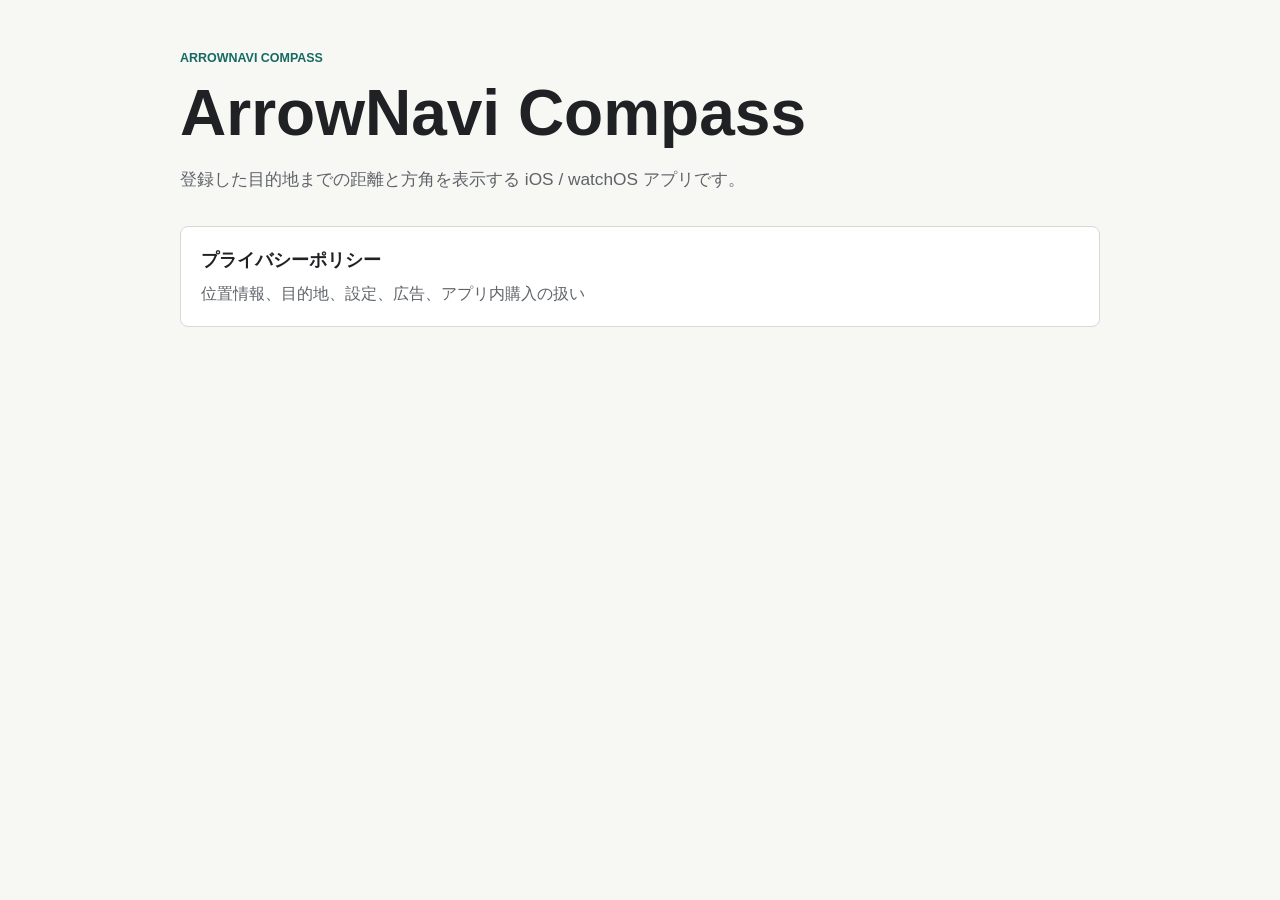
==== ArrowNavi/index.html @ bf9fe887 "docs: プライバシーポリシー公開サイトを追加" ====
<!doctype html>
<html lang="ja">
<head>
  <meta charset="utf-8">
  <meta name="viewport" content="width=device-width, initial-scale=1">
  <title>ArrowNavi Compass | tappe9</title>
  <link rel="stylesheet" href="/assets/site.css">
</head>
<body>
  <main class="page">
    <header class="site-header">
      <p class="eyebrow">ArrowNavi Compass</p>
      <h1>ArrowNavi Compass</h1>
      <p class="lead">登録した目的地までの距離と方角を表示する iOS / watchOS アプリです。</p>
    </header>

    <section class="policy-list" aria-label="ArrowNavi Compass の情報">
      <a class="policy-card" href="/ArrowNavi/privacy-policy/">
        <span class="policy-title">プライバシーポリシー</span>
        <span class="policy-meta">位置情報、目的地、設定、広告、アプリ内購入の扱い</span>
      </a>
    </section>
  </main>
</body>
</html>
---- assets/site.css ----
:root {
  color-scheme: light dark;
  --background: #f7f7f4;
  --surface: #ffffff;
  --text: #202124;
  --muted: #5f6368;
  --line: #d9d9d2;
  --accent: #176a64;
  --accent-surface: #e8f3ef;
}

@media (prefers-color-scheme: dark) {
  :root {
    --background: #161716;
    --surface: #202220;
    --text: #f2f2ed;
    --muted: #b6bbb5;
    --line: #3a3d39;
    --accent: #8fd6ca;
    --accent-surface: #1d332f;
  }
}

* {
  box-sizing: border-box;
}

body {
  margin: 0;
  background: var(--background);
  color: var(--text);
  font-family: -apple-system, BlinkMacSystemFont, "Helvetica Neue", "Yu Gothic", YuGothic, sans-serif;
  line-height: 1.75;
}

a {
  color: var(--accent);
  text-decoration-thickness: 0.08em;
  text-underline-offset: 0.18em;
}

.page {
  width: min(920px, calc(100% - 32px));
  margin: 0 auto;
  padding: 48px 0 72px;
}

.document {
  width: min(760px, calc(100% - 32px));
}

.site-header {
  margin-bottom: 32px;
}

.eyebrow {
  margin: 0 0 8px;
  color: var(--accent);
  font-size: 0.78rem;
  font-weight: 700;
  letter-spacing: 0;
  text-transform: uppercase;
}

h1 {
  margin: 0;
  font-size: clamp(2rem, 6vw, 4rem);
  line-height: 1.1;
}

h2 {
  margin: 40px 0 12px;
  padding-top: 24px;
  border-top: 1px solid var(--line);
  font-size: 1.45rem;
  line-height: 1.35;
}

h3 {
  margin: 24px 0 8px;
  font-size: 1.05rem;
  line-height: 1.4;
}

p {
  margin: 0 0 16px;
}

.lead {
  max-width: 680px;
  margin-top: 16px;
  color: var(--muted);
  font-size: 1.08rem;
}

.policy-list {
  display: grid;
  gap: 12px;
}

.policy-card {
  display: block;
  padding: 18px 20px;
  border: 1px solid var(--line);
  border-radius: 8px;
  background: var(--surface);
  color: var(--text);
  text-decoration: none;
}

.policy-card:hover {
  border-color: var(--accent);
  background: var(--accent-surface);
}

.policy-title,
.policy-meta {
  display: block;
}

.policy-title {
  font-size: 1.1rem;
  font-weight: 700;
}

.policy-meta {
  margin-top: 4px;
  color: var(--muted);
}

.breadcrumb {
  display: flex;
  flex-wrap: wrap;
  gap: 8px;
  margin-bottom: 24px;
  color: var(--muted);
  font-size: 0.92rem;
}

.breadcrumb a {
  color: inherit;
}
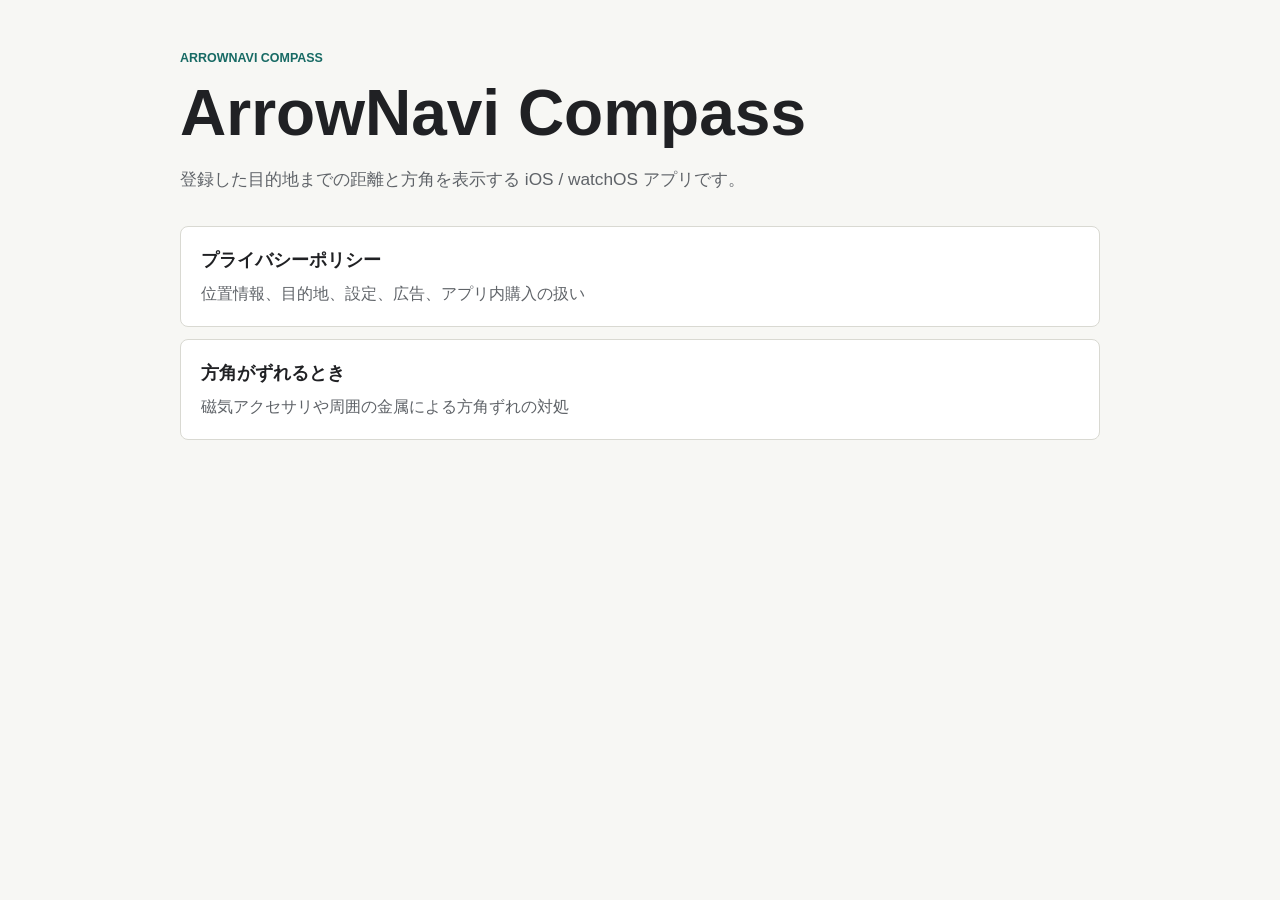
==== commit d673695d: "docs(arrownavi): コンパスヘルプページを公開" ====
--- a/ArrowNavi/index.html
+++ b/ArrowNavi/index.html
@@ -19,6 +19,10 @@
         <span class="policy-title">プライバシーポリシー</span>
         <span class="policy-meta">位置情報、目的地、設定、広告、アプリ内購入の扱い</span>
       </a>
+      <a class="policy-card" href="/ArrowNavi/compass-help/">
+        <span class="policy-title">方角がずれるとき</span>
+        <span class="policy-meta">磁気アクセサリや周囲の金属による方角ずれの対処</span>
+      </a>
     </section>
   </main>
 </body>
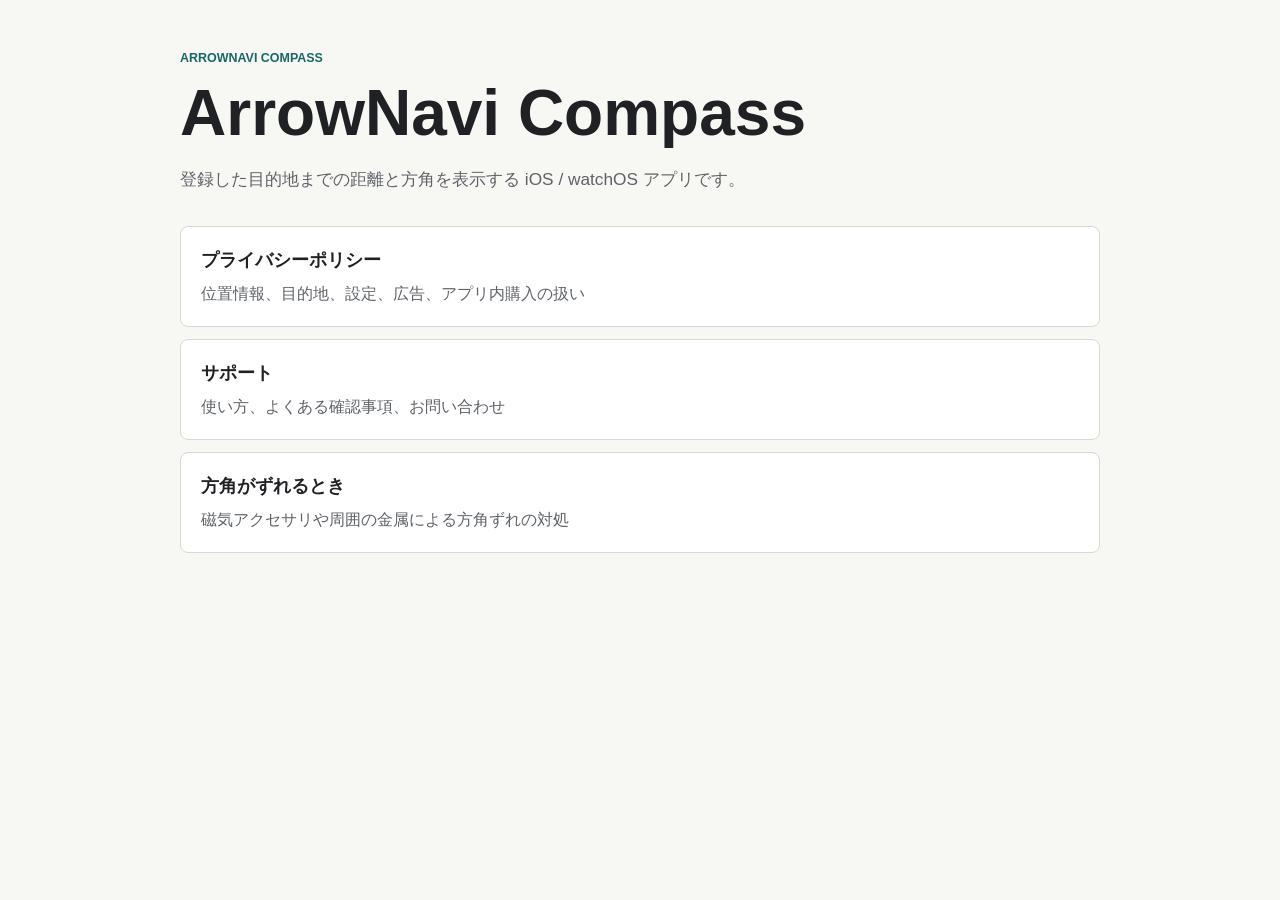
==== commit 6cb193c6: "docs(arrownavi): サポートページを追加 Refs tappe9/ArrowNavi#56" ====
--- a/ArrowNavi/index.html
+++ b/ArrowNavi/index.html
@@ -19,6 +19,10 @@
         <span class="policy-title">プライバシーポリシー</span>
         <span class="policy-meta">位置情報、目的地、設定、広告、アプリ内購入の扱い</span>
       </a>
+      <a class="policy-card" href="/ArrowNavi/support/">
+        <span class="policy-title">サポート</span>
+        <span class="policy-meta">使い方、よくある確認事項、お問い合わせ</span>
+      </a>
       <a class="policy-card" href="/ArrowNavi/compass-help/">
         <span class="policy-title">方角がずれるとき</span>
         <span class="policy-meta">磁気アクセサリや周囲の金属による方角ずれの対処</span>
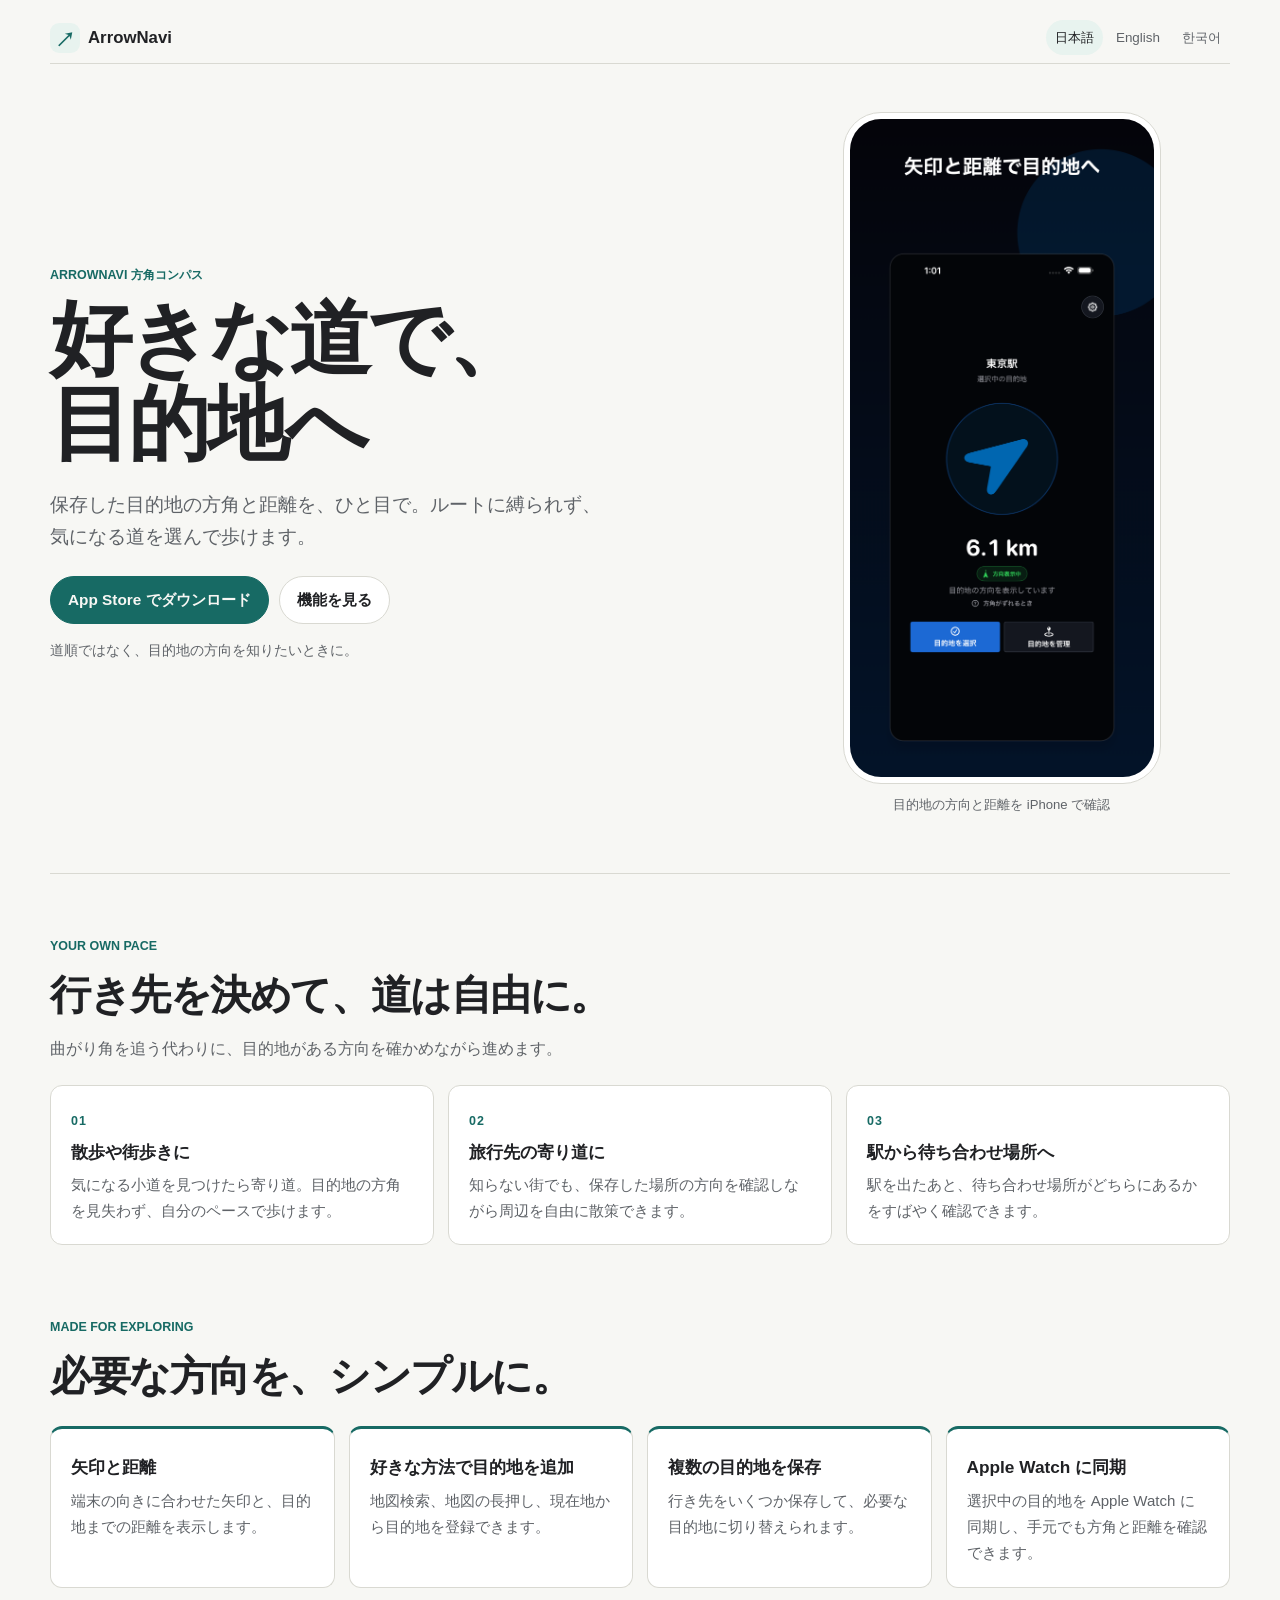
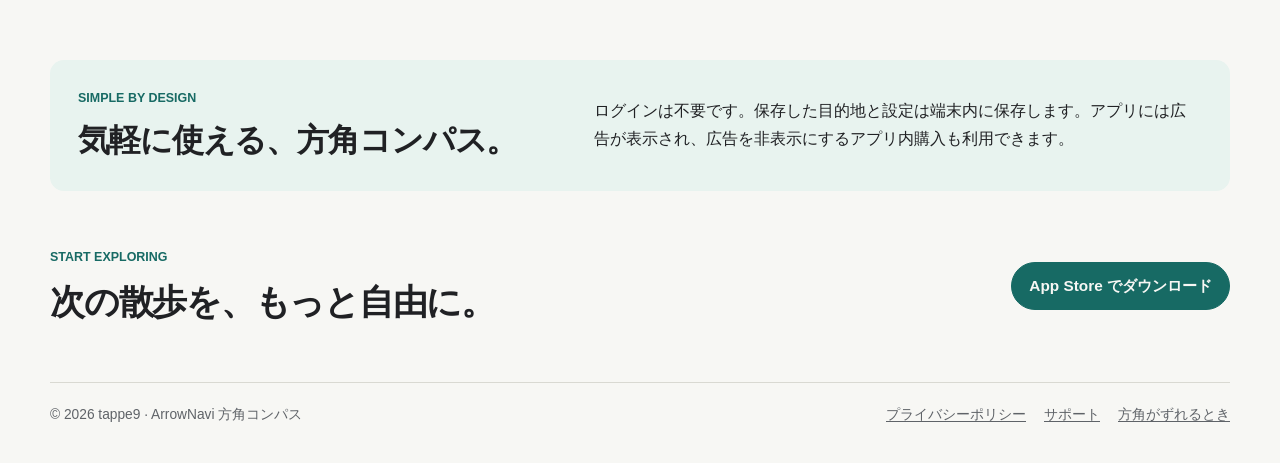
==== commit 560cabc7: "feat(arrownavi): 3言語ランディングページを追加" ====
--- a/ArrowNavi/index.html
+++ b/ArrowNavi/index.html
@@ -3,31 +3,127 @@
 <head>
   <meta charset="utf-8">
   <meta name="viewport" content="width=device-width, initial-scale=1">
-  <title>ArrowNavi Compass | tappe9</title>
+  <title>ArrowNavi 方角コンパス | 好きな道で、目的地へ</title>
+  <meta name="description" content="保存した目的地までの方角と距離を矢印で確認。散歩や旅行先の街歩きで、好きな道を選びながら進める iPhone / Apple Watch アプリです。">
+  <link rel="canonical" href="https://tappe9.github.io/ArrowNavi/">
+  <link rel="alternate" hreflang="ja" href="https://tappe9.github.io/ArrowNavi/">
+  <link rel="alternate" hreflang="en" href="https://tappe9.github.io/ArrowNavi/en/">
+  <link rel="alternate" hreflang="ko" href="https://tappe9.github.io/ArrowNavi/ko/">
+  <link rel="alternate" hreflang="x-default" href="https://tappe9.github.io/ArrowNavi/">
+  <meta property="og:title" content="ArrowNavi 方角コンパス | 好きな道で、目的地へ">
+  <meta property="og:description" content="保存した目的地までの方角と距離を矢印で確認。散歩や旅行先の街歩きで、好きな道を選びながら進めます。">
+  <meta property="og:type" content="website">
+  <meta property="og:url" content="https://tappe9.github.io/ArrowNavi/">
+  <meta property="og:image" content="https://tappe9.github.io/ArrowNavi/assets/ja-direction.png">
+  <meta property="og:image:alt" content="保存した目的地の方角を矢印と距離で示す ArrowNavi の iPhone 画面">
+  <meta property="og:image:width" content="1284">
+  <meta property="og:image:height" content="2778">
+  <meta property="og:locale" content="ja_JP">
   <link rel="stylesheet" href="/assets/site.css">
+  <link rel="stylesheet" href="/assets/arrownavi-landing.css">
 </head>
 <body>
-  <main class="page">
-    <header class="site-header">
-      <p class="eyebrow">ArrowNavi Compass</p>
-      <h1>ArrowNavi Compass</h1>
-      <p class="lead">登録した目的地までの距離と方角を表示する iOS / watchOS アプリです。</p>
+  <div class="landing-shell">
+    <header class="landing-header">
+      <a class="brand" href="/ArrowNavi/" aria-label="ArrowNavi 方角コンパス ホーム">
+        <span class="brand-mark" aria-hidden="true">↗</span><span>ArrowNavi</span>
+      </a>
+      <nav class="language-nav" aria-label="言語">
+        <a href="/ArrowNavi/" lang="ja" aria-current="page">日本語</a>
+        <a href="/ArrowNavi/en/" lang="en">English</a>
+        <a href="/ArrowNavi/ko/" lang="ko">한국어</a>
+      </nav>
     </header>
-
-    <section class="policy-list" aria-label="ArrowNavi Compass の情報">
-      <a class="policy-card" href="/ArrowNavi/privacy-policy/">
-        <span class="policy-title">プライバシーポリシー</span>
-        <span class="policy-meta">位置情報、目的地、設定、広告、アプリ内購入の扱い</span>
-      </a>
-      <a class="policy-card" href="/ArrowNavi/support/">
-        <span class="policy-title">サポート</span>
-        <span class="policy-meta">使い方、よくある確認事項、お問い合わせ</span>
-      </a>
-      <a class="policy-card" href="/ArrowNavi/compass-help/">
-        <span class="policy-title">方角がずれるとき</span>
-        <span class="policy-meta">磁気アクセサリや周囲の金属による方角ずれの対処</span>
-      </a>
-    </section>
-  </main>
+    <main>
+      <section class="hero" aria-labelledby="hero-title">
+        <div class="hero-copy">
+          <p class="eyebrow">ArrowNavi 方角コンパス</p>
+          <h1 id="hero-title">好きな道で、<br>目的地へ</h1>
+          <p class="hero-lead">保存した目的地の方角と距離を、ひと目で。ルートに縛られず、気になる道を選んで歩けます。</p>
+          <div class="hero-actions">
+            <a class="button button-primary" href="https://apps.apple.com/jp/app/arrownavi-compass/id6773170809">App Store でダウンロード</a>
+            <a class="button button-secondary" href="#features">機能を見る</a>
+          </div>
+          <p class="hero-note">道順ではなく、目的地の方向を知りたいときに。</p>
+        </div>
+        <figure class="hero-art">
+          <div class="screenshot-frame">
+            <img src="/ArrowNavi/assets/ja-direction.png" width="1284" height="2778" alt="保存した目的地の方角を矢印と距離で示す ArrowNavi の iPhone 画面">
+          </div>
+          <figcaption>目的地の方向と距離を iPhone で確認</figcaption>
+        </figure>
+      </section>
+      <section class="content-section" aria-labelledby="scenes-title">
+        <div class="section-heading">
+          <p class="eyebrow">YOUR OWN PACE</p>
+          <h2 id="scenes-title">行き先を決めて、道は自由に。</h2>
+          <p>曲がり角を追う代わりに、目的地がある方向を確かめながら進めます。</p>
+        </div>
+        <div class="card-grid scene-grid">
+          <article class="info-card">
+            <span class="card-index" aria-hidden="true">01</span>
+            <h3>散歩や街歩きに</h3>
+            <p>気になる小道を見つけたら寄り道。目的地の方角を見失わず、自分のペースで歩けます。</p>
+          </article>
+          <article class="info-card">
+            <span class="card-index" aria-hidden="true">02</span>
+            <h3>旅行先の寄り道に</h3>
+            <p>知らない街でも、保存した場所の方向を確認しながら周辺を自由に散策できます。</p>
+          </article>
+          <article class="info-card">
+            <span class="card-index" aria-hidden="true">03</span>
+            <h3>駅から待ち合わせ場所へ</h3>
+            <p>駅を出たあと、待ち合わせ場所がどちらにあるかをすばやく確認できます。</p>
+          </article>
+        </div>
+      </section>
+      <section class="content-section" id="features" aria-labelledby="features-title">
+        <div class="section-heading">
+          <p class="eyebrow">MADE FOR EXPLORING</p>
+          <h2 id="features-title">必要な方向を、シンプルに。</h2>
+        </div>
+        <div class="card-grid feature-grid">
+          <article class="info-card feature-card">
+            <h3>矢印と距離</h3>
+            <p>端末の向きに合わせた矢印と、目的地までの距離を表示します。</p>
+          </article>
+          <article class="info-card feature-card">
+            <h3>好きな方法で目的地を追加</h3>
+            <p>地図検索、地図の長押し、現在地から目的地を登録できます。</p>
+          </article>
+          <article class="info-card feature-card">
+            <h3>複数の目的地を保存</h3>
+            <p>行き先をいくつか保存して、必要な目的地に切り替えられます。</p>
+          </article>
+          <article class="info-card feature-card">
+            <h3>Apple Watch に同期</h3>
+            <p>選択中の目的地を Apple Watch に同期し、手元でも方角と距離を確認できます。</p>
+          </article>
+        </div>
+      </section>
+      <section class="trust-section" aria-labelledby="trust-title">
+        <div>
+          <p class="eyebrow">SIMPLE BY DESIGN</p>
+          <h2 id="trust-title">気軽に使える、方角コンパス。</h2>
+        </div>
+        <p>ログインは不要です。保存した目的地と設定は端末内に保存します。アプリには広告が表示され、広告を非表示にするアプリ内購入も利用できます。</p>
+      </section>
+      <section class="closing-cta" aria-labelledby="closing-title">
+        <div>
+          <p class="eyebrow">START EXPLORING</p>
+          <h2 id="closing-title">次の散歩を、もっと自由に。</h2>
+        </div>
+        <a class="button button-primary" href="https://apps.apple.com/jp/app/arrownavi-compass/id6773170809">App Store でダウンロード</a>
+      </section>
+    </main>
+    <footer class="landing-footer">
+      <p>© 2026 tappe9 · ArrowNavi 方角コンパス</p>
+      <nav class="footer-links" aria-label="関連ページ">
+        <a href="/ArrowNavi/privacy-policy/">プライバシーポリシー</a>
+        <a href="/ArrowNavi/support/">サポート</a>
+        <a href="/ArrowNavi/compass-help/">方角がずれるとき</a>
+      </nav>
+    </footer>
+  </div>
 </body>
 </html>
--- a/assets/arrownavi-landing.css
+++ b/assets/arrownavi-landing.css
@@ -0,0 +1,407 @@
+.landing-shell {
+  width: min(1180px, calc(100% - 40px));
+  margin: 0 auto;
+  padding: 12px 0 36px;
+}
+
+.landing-header,
+.brand,
+.language-nav,
+.hero-actions,
+.closing-cta,
+.landing-footer,
+.footer-links {
+  display: flex;
+  align-items: center;
+}
+
+.landing-header {
+  min-height: 52px;
+  justify-content: space-between;
+  gap: 20px;
+  border-bottom: 1px solid var(--line);
+}
+
+.brand {
+  gap: 8px;
+  color: var(--text);
+  font-size: 1.05rem;
+  font-weight: 750;
+  text-decoration: none;
+}
+
+.brand-mark {
+  display: inline-grid;
+  width: 30px;
+  height: 30px;
+  place-items: center;
+  border-radius: 9px;
+  background: var(--accent-surface);
+  color: var(--accent);
+  font-size: 1.25rem;
+}
+
+.language-nav {
+  flex-wrap: wrap;
+  justify-content: flex-end;
+  gap: 4px;
+}
+
+.language-nav a {
+  padding: 6px 9px;
+  border-radius: 999px;
+  color: var(--muted);
+  font-size: 0.84rem;
+  text-decoration: none;
+}
+
+.language-nav a:hover,
+.language-nav a[aria-current="page"] {
+  background: var(--accent-surface);
+  color: var(--text);
+}
+
+.hero {
+  display: grid;
+  grid-template-columns: minmax(0, 1fr) minmax(260px, 0.72fr);
+  align-items: center;
+  gap: clamp(28px, 7vw, 92px);
+  min-height: min(790px, calc(100svh - 64px));
+  padding: 48px 0 56px;
+  border-bottom: 1px solid var(--line);
+}
+
+.hero-copy {
+  max-width: 650px;
+}
+
+.hero .eyebrow,
+.section-heading .eyebrow,
+.trust-section .eyebrow,
+.closing-cta .eyebrow {
+  margin-bottom: 10px;
+}
+
+.hero h1 {
+  max-width: 720px;
+  font-size: clamp(2.65rem, 6.4vw, 5.1rem);
+  letter-spacing: -0.045em;
+  line-height: 1.04;
+}
+
+.hero-lead {
+  max-width: 560px;
+  margin: 22px 0 0;
+  color: var(--muted);
+  font-size: clamp(1rem, 1.8vw, 1.2rem);
+  line-height: 1.65;
+}
+
+.hero-actions {
+  flex-wrap: wrap;
+  gap: 10px;
+  margin-top: 24px;
+}
+
+.button {
+  display: inline-flex;
+  min-height: 48px;
+  align-items: center;
+  justify-content: center;
+  padding: 10px 17px;
+  border: 1px solid var(--line);
+  border-radius: 999px;
+  font-size: 0.96rem;
+  font-weight: 700;
+  line-height: 1.35;
+  text-align: center;
+  text-decoration: none;
+}
+
+.button-primary {
+  border-color: var(--accent);
+  background: var(--accent);
+  color: var(--background);
+}
+
+.button-primary:hover {
+  filter: brightness(0.94);
+}
+
+.button-secondary {
+  background: var(--surface);
+  color: var(--text);
+}
+
+.button-secondary:hover {
+  border-color: var(--accent);
+  background: var(--accent-surface);
+}
+
+.hero-note {
+  margin: 14px 0 0;
+  color: var(--muted);
+  font-size: 0.9rem;
+}
+
+.hero-art {
+  width: min(100%, 318px);
+  justify-self: center;
+  margin: 0;
+  text-align: center;
+}
+
+.screenshot-frame {
+  padding: 6px;
+  border: 1px solid var(--line);
+  border-radius: 38px;
+  background: var(--surface);
+}
+
+.screenshot-frame img {
+  display: block;
+  width: 100%;
+  height: auto;
+  border-radius: 31px;
+}
+
+.hero-art figcaption {
+  margin-top: 10px;
+  color: var(--muted);
+  font-size: 0.82rem;
+}
+
+.content-section {
+  padding: 62px 0 10px;
+}
+
+.section-heading {
+  max-width: 720px;
+  margin-bottom: 22px;
+}
+
+.section-heading h2,
+.trust-section h2,
+.closing-cta h2 {
+  margin: 0;
+  border: 0;
+  padding: 0;
+  font-size: clamp(1.7rem, 4vw, 2.55rem);
+  letter-spacing: -0.035em;
+}
+
+.section-heading > p:last-child {
+  margin: 12px 0 0;
+  color: var(--muted);
+}
+
+.card-grid {
+  display: grid;
+  gap: 14px;
+}
+
+.scene-grid {
+  grid-template-columns: repeat(3, minmax(0, 1fr));
+}
+
+.feature-grid {
+  grid-template-columns: repeat(4, minmax(0, 1fr));
+}
+
+.info-card {
+  min-width: 0;
+  padding: 20px;
+  border: 1px solid var(--line);
+  border-radius: 12px;
+  background: var(--surface);
+}
+
+.info-card h3 {
+  margin: 6px 0 8px;
+  font-size: 1.08rem;
+}
+
+.info-card p {
+  margin: 0;
+  color: var(--muted);
+  font-size: 0.94rem;
+}
+
+.card-index {
+  color: var(--accent);
+  font-size: 0.78rem;
+  font-weight: 750;
+  letter-spacing: 0.08em;
+}
+
+.feature-card {
+  border-top: 3px solid var(--accent);
+}
+
+.trust-section {
+  display: grid;
+  grid-template-columns: minmax(0, 0.8fr) minmax(0, 1fr);
+  align-items: center;
+  gap: 30px;
+  margin-top: 62px;
+  padding: 28px;
+  border-radius: 14px;
+  background: var(--accent-surface);
+}
+
+.trust-section h2 {
+  font-size: clamp(1.45rem, 3vw, 2rem);
+}
+
+.trust-section > p {
+  margin: 0;
+  color: var(--text);
+}
+
+.closing-cta {
+  justify-content: space-between;
+  gap: 24px;
+  padding: 56px 0;
+  border-bottom: 1px solid var(--line);
+}
+
+.closing-cta h2 {
+  font-size: clamp(1.55rem, 3.4vw, 2.2rem);
+}
+
+.landing-footer {
+  flex-wrap: wrap;
+  justify-content: space-between;
+  gap: 10px 24px;
+  padding-top: 20px;
+  color: var(--muted);
+  font-size: 0.86rem;
+}
+
+.landing-footer p {
+  margin: 0;
+}
+
+.footer-notice {
+  flex-basis: 100%;
+}
+
+.footer-links {
+  flex-wrap: wrap;
+  gap: 8px 18px;
+}
+
+.footer-links a {
+  color: var(--muted);
+}
+
+.landing-shell a:focus-visible {
+  outline: 3px solid var(--accent);
+  outline-offset: 4px;
+}
+
+@media (max-width: 760px) {
+  .landing-shell {
+    width: min(100% - 32px, 600px);
+    padding-top: 8px;
+  }
+
+  .landing-header {
+    min-height: 46px;
+    gap: 8px;
+  }
+
+  .language-nav {
+    gap: 0;
+  }
+
+  .language-nav a {
+    padding: 6px;
+    font-size: 0.78rem;
+  }
+
+  .hero {
+    grid-template-columns: minmax(0, 1fr);
+    gap: 8px;
+    min-height: 0;
+    padding: 28px 0 34px;
+  }
+
+  .hero h1 {
+    font-size: clamp(2.3rem, 10vw, 3.65rem);
+  }
+
+  .hero-lead {
+    margin-top: 14px;
+    font-size: 1rem;
+  }
+
+  .hero-actions {
+    gap: 8px;
+    margin-top: 16px;
+  }
+
+  .button {
+    min-height: 46px;
+    padding: 9px 14px;
+    font-size: 0.9rem;
+  }
+
+  .hero-note {
+    margin-top: 9px;
+    font-size: 0.82rem;
+  }
+
+  .hero-art {
+    width: min(46vw, 190px);
+    margin-top: 4px;
+  }
+
+  .screenshot-frame {
+    padding: 4px;
+    border-radius: 25px;
+  }
+
+  .screenshot-frame img {
+    border-radius: 20px;
+  }
+
+  .hero-art figcaption {
+    margin-top: 5px;
+    font-size: 0.75rem;
+  }
+
+  .content-section {
+    padding-top: 42px;
+  }
+
+  .scene-grid,
+  .feature-grid,
+  .trust-section {
+    grid-template-columns: minmax(0, 1fr);
+  }
+
+  .trust-section {
+    gap: 12px;
+    margin-top: 44px;
+    padding: 21px;
+  }
+
+  .closing-cta {
+    align-items: flex-start;
+    flex-direction: column;
+    padding: 42px 0;
+  }
+
+  .landing-footer {
+    align-items: flex-start;
+    flex-direction: column;
+  }
+}
+
+@media (prefers-reduced-motion: no-preference) {
+  .button,
+  .language-nav a {
+    transition: background-color 140ms ease, border-color 140ms ease, color 140ms ease;
+  }
+}
